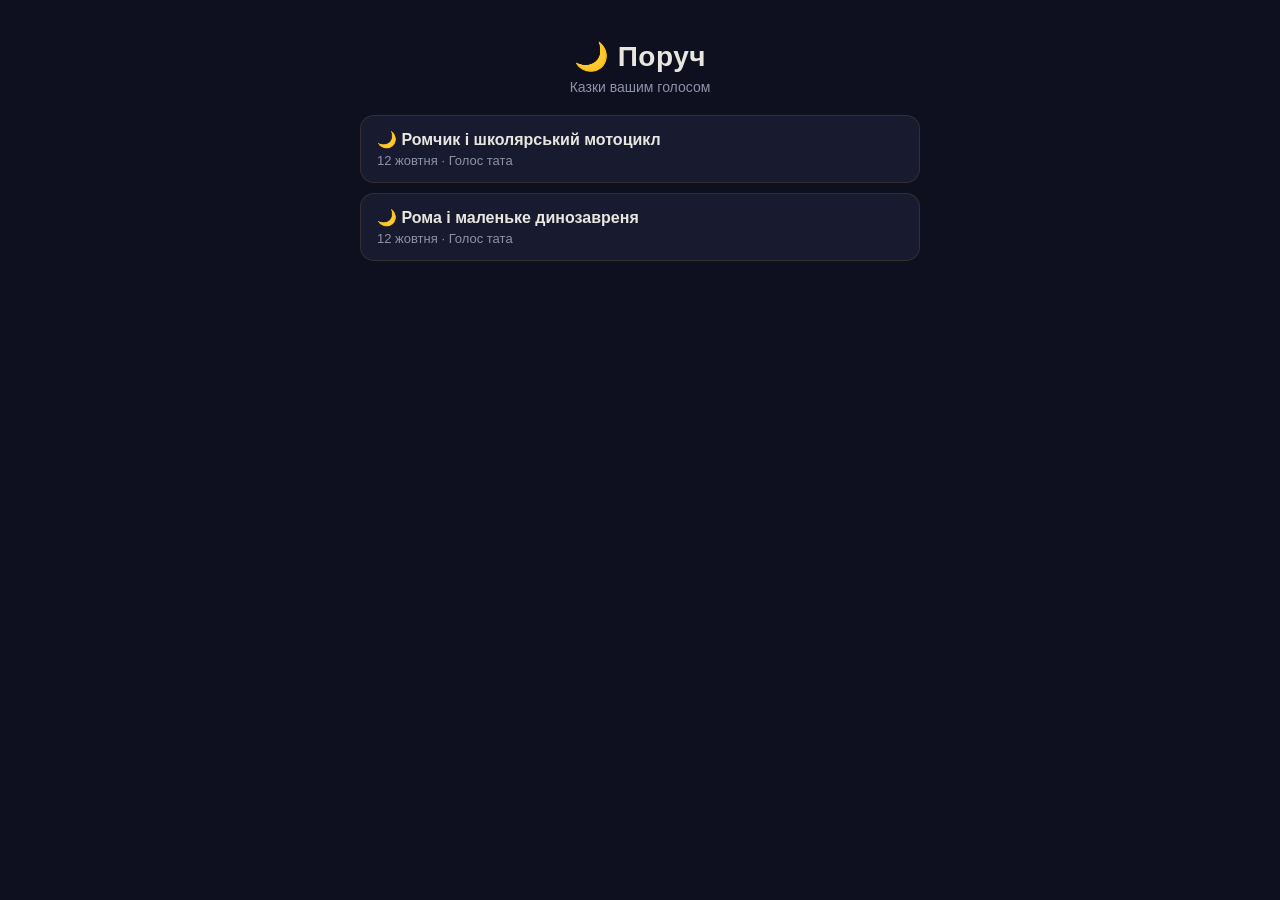
==== index.html @ 97d296a4 "Poruch Mini App — dev preview Co-Authored-By: Claude Fable 5 <noreply@anthropic.com>" ====
<!doctype html>
<html lang="uk">
<head>
  <meta charset="utf-8" />
  <meta name="viewport" content="width=device-width, initial-scale=1, viewport-fit=cover" />
  <title>Поруч — казки</title>
  <script src="https://telegram.org/js/telegram-web-app.js"></script>
  <link rel="stylesheet" href="style.css" />
</head>
<body>
  <!-- Library: list of recent stories -->
  <main id="library" class="view">
    <header class="app-header">
      <div class="app-title">🌙 Поруч</div>
      <div class="app-subtitle">Казки вашим голосом</div>
    </header>
    <section class="story-list" id="story-list"></section>
  </main>

  <!-- Reader: comfortable full-screen reading -->
  <main id="reader" class="view" hidden>
    <header class="reader-bar">
      <div class="reader-bar-row">
        <button class="bar-btn" id="back-btn" aria-label="Назад">←</button>
        <div class="font-controls">
          <button class="bar-btn" id="font-minus" aria-label="Менший шрифт">A−</button>
          <button class="bar-btn" id="font-plus" aria-label="Більший шрифт">A+</button>
          <button class="bar-btn" id="settings-btn" aria-label="Вигляд">Аа</button>
        </div>
      </div>
      <div class="reader-settings" id="reader-settings" hidden>
        <div class="settings-row">
          <span class="settings-label">Тема</span>
          <div class="theme-buttons">
            <button class="theme-btn theme-btn-night" data-theme="night" aria-label="Нічна тема">🌙</button>
            <button class="theme-btn theme-btn-sepia" data-theme="sepia" aria-label="Сепія">📜</button>
            <button class="theme-btn theme-btn-day" data-theme="day" aria-label="Денна тема">☀️</button>
          </div>
        </div>
        <div class="settings-row">
          <span class="settings-label">Освітлення</span>
          <input type="range" id="brightness" min="55" max="100" step="5" aria-label="Яскравість" />
        </div>
        <div class="settings-row">
          <span class="settings-label">Інтервал</span>
          <div class="theme-buttons">
            <button class="bar-btn" id="line-tight" aria-label="Щільніше">▭</button>
            <button class="bar-btn" id="line-loose" aria-label="Просторіше">☰</button>
          </div>
        </div>
      </div>
    </header>
    <div class="dim-overlay" id="dim-overlay"></div>
    <article class="story">
      <h1 id="story-title"></h1>
      <div class="story-meta" id="story-meta"></div>
      <div id="story-text"></div>
      <footer class="story-footer">
        <div class="brand-line">Я поруч. Добраніч 🌙</div>
      </footer>
    </article>
  </main>

  <script src="app.js"></script>
</body>
</html>
---- style.css ----
/* Poruch Mini App — bedtime reading theme.
   Dark warm palette matched to the pitch deck (bg #0E1020, amber #F5B544).
   Telegram theme vars override where present; the amber accent stays ours. */
:root {
  --bg: var(--tg-theme-bg-color, #0e1020);
  --bg-card: var(--tg-theme-secondary-bg-color, #181b30);
  --text: var(--tg-theme-text-color, #e8e6df);
  --muted: var(--tg-theme-hint-color, #8e92a8);
  --accent: #f5b544;
  --reader-font-size: 20px;
  --reader-line-height: 1.65;
}

/* Reader themes: the reader view keeps its own palette regardless of Telegram's. */
body[data-reader-theme='night'] {
  --bg: #0e1020;
  --bg-card: #181b30;
  --text: #e8e6df;
  --muted: #8e92a8;
}
body[data-reader-theme='sepia'] {
  --bg: #f4e8d4;
  --bg-card: #ebdcc2;
  --text: #43351f;
  --muted: #8a7a5e;
}
body[data-reader-theme='day'] {
  --bg: #f7f7f9;
  --bg-card: #ececf1;
  --text: #22232b;
  --muted: #7b7e8c;
}

* { box-sizing: border-box; }

html, body {
  margin: 0;
  padding: 0;
  background: var(--bg);
  color: var(--text);
  font-family: -apple-system, 'Segoe UI', Roboto, sans-serif;
}

.view { min-height: 100vh; padding: 16px; padding-bottom: 40px; }
[hidden] { display: none !important; }

/* ---------- Library ---------- */
.app-header { text-align: center; padding: 24px 0 20px; }
.app-title { font-size: 28px; font-weight: 700; letter-spacing: 0.5px; }
.app-subtitle { color: var(--muted); margin-top: 6px; font-size: 14px; }

.story-list { display: flex; flex-direction: column; gap: 10px; max-width: 560px; margin: 0 auto; }

.story-card {
  display: block;
  width: 100%;
  text-align: left;
  background: var(--bg-card);
  border: 1px solid rgba(245, 181, 68, 0.12);
  border-radius: 14px;
  padding: 14px 16px;
  color: var(--text);
  font: inherit;
  cursor: pointer;
}
.story-card:active { border-color: var(--accent); }
.story-card .card-title { font-size: 16px; font-weight: 600; }
.story-card .card-meta { color: var(--muted); font-size: 13px; margin-top: 4px; }

/* ---------- Reader ---------- */
.reader-bar {
  position: sticky;
  top: 0;
  padding: 8px 0 12px;
  background: linear-gradient(var(--bg) 85%, transparent);
  z-index: 2;
}
.reader-bar-row {
  display: flex;
  justify-content: space-between;
  align-items: center;
}

.reader-settings {
  max-width: 560px;
  margin: 10px auto 0;
  background: var(--bg-card);
  border: 1px solid rgba(245, 181, 68, 0.18);
  border-radius: 14px;
  padding: 12px 14px;
  display: flex;
  flex-direction: column;
  gap: 12px;
}
.settings-row { display: flex; align-items: center; justify-content: space-between; gap: 12px; }
.settings-label { color: var(--muted); font-size: 14px; }
.theme-buttons { display: flex; gap: 8px; }
.theme-btn {
  width: 44px;
  height: 40px;
  border-radius: 10px;
  border: 1px solid rgba(245, 181, 68, 0.18);
  font-size: 17px;
  cursor: pointer;
}
.theme-btn-night { background: #0e1020; }
.theme-btn-sepia { background: #f4e8d4; }
.theme-btn-day { background: #f7f7f9; }
.theme-btn.active { border: 2px solid var(--accent); }
#brightness { flex: 1; accent-color: var(--accent); min-height: 40px; }

/* Brightness: a dimming veil above the content, below the controls' z-order feel. */
.dim-overlay {
  position: fixed;
  inset: 0;
  background: #000;
  opacity: 0;
  pointer-events: none;
  z-index: 5;
}
.font-controls { display: flex; gap: 8px; }
.bar-btn {
  background: var(--bg-card);
  color: var(--text);
  border: 1px solid rgba(245, 181, 68, 0.18);
  border-radius: 10px;
  min-width: 44px;
  min-height: 40px;
  font-size: 16px;
  cursor: pointer;
}
.bar-btn:active { border-color: var(--accent); color: var(--accent); }

.story { max-width: 560px; margin: 0 auto; }
.story h1 {
  font-family: Georgia, 'Times New Roman', serif;
  font-size: calc(var(--reader-font-size) * 1.35);
  line-height: 1.3;
  margin: 8px 0 4px;
}
.story-meta { color: var(--muted); font-size: 13px; margin-bottom: 20px; }

#story-text {
  font-family: Georgia, 'Times New Roman', serif;
  font-size: var(--reader-font-size);
  line-height: var(--reader-line-height);
}
#story-text p { margin: 0 0 1em; }

.story-footer { margin-top: 36px; padding-bottom: 24px; text-align: center; }
.brand-line { color: var(--accent); font-size: 15px; }
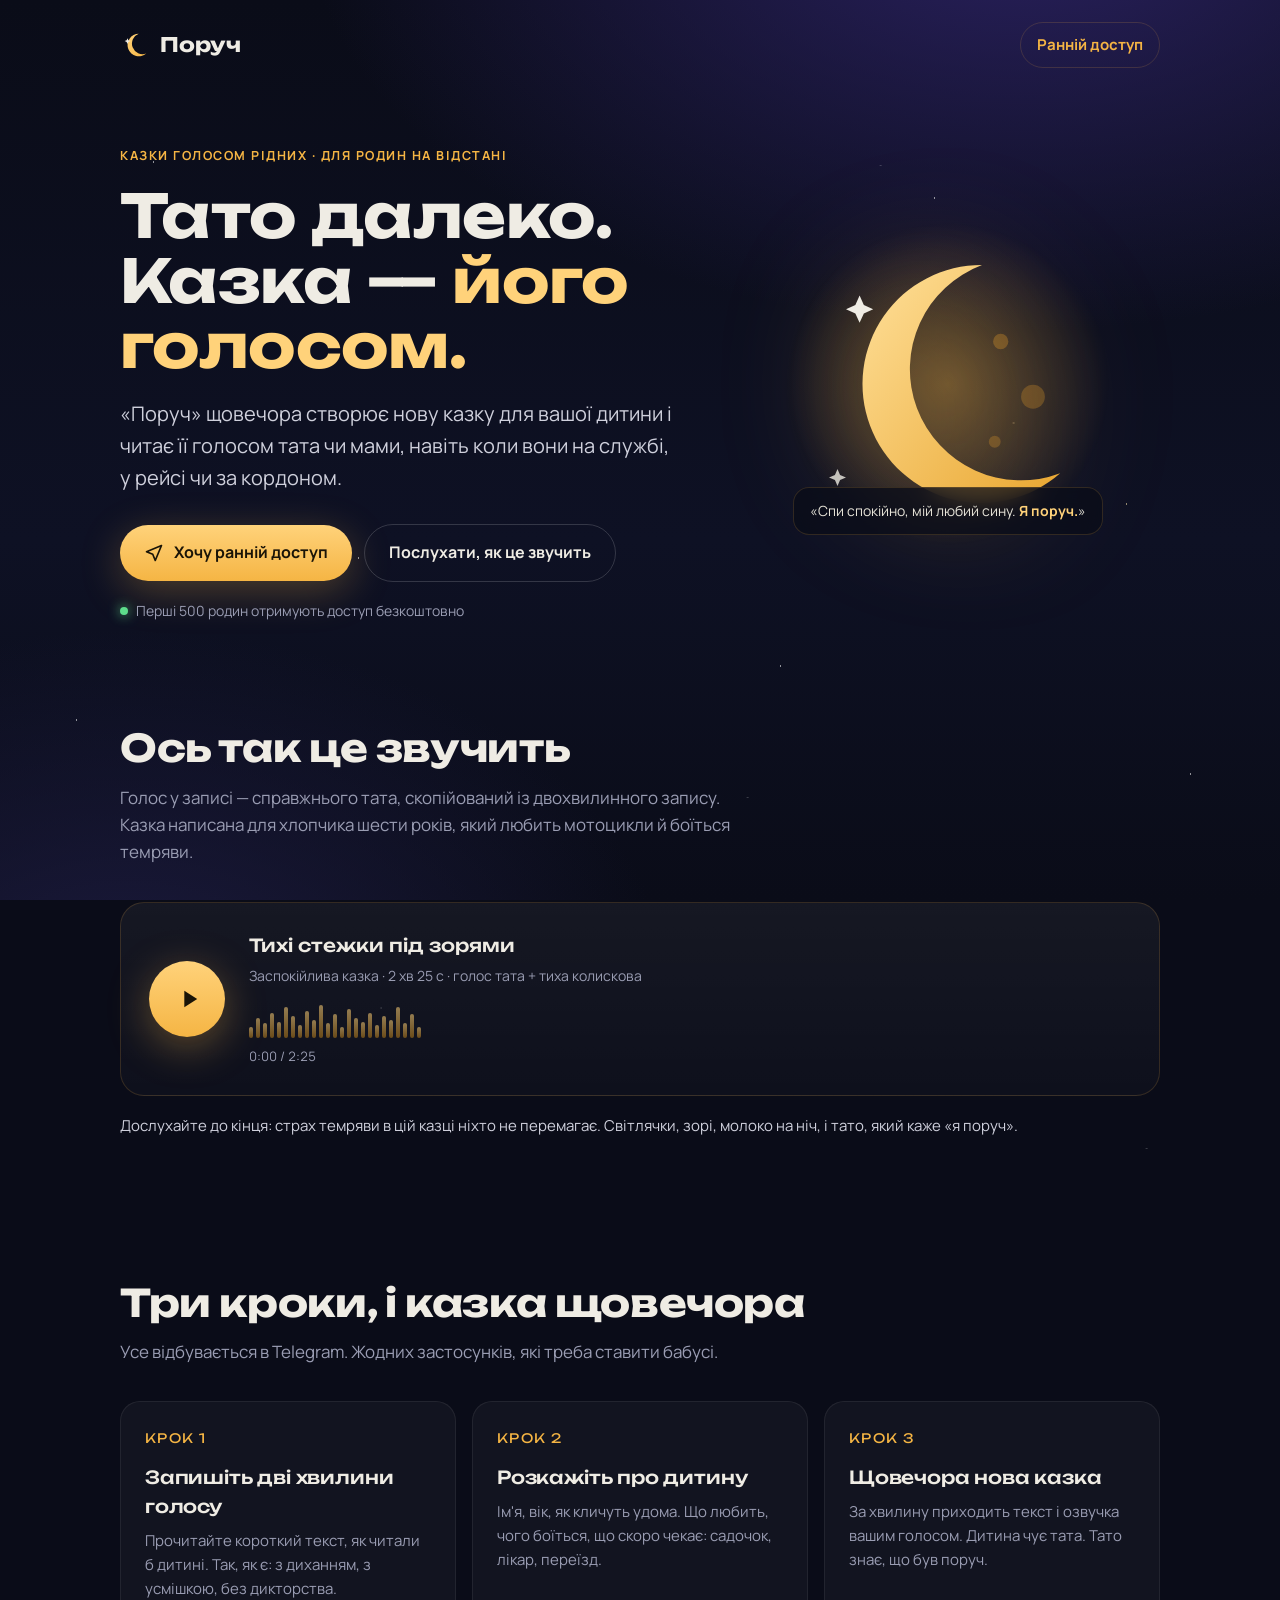
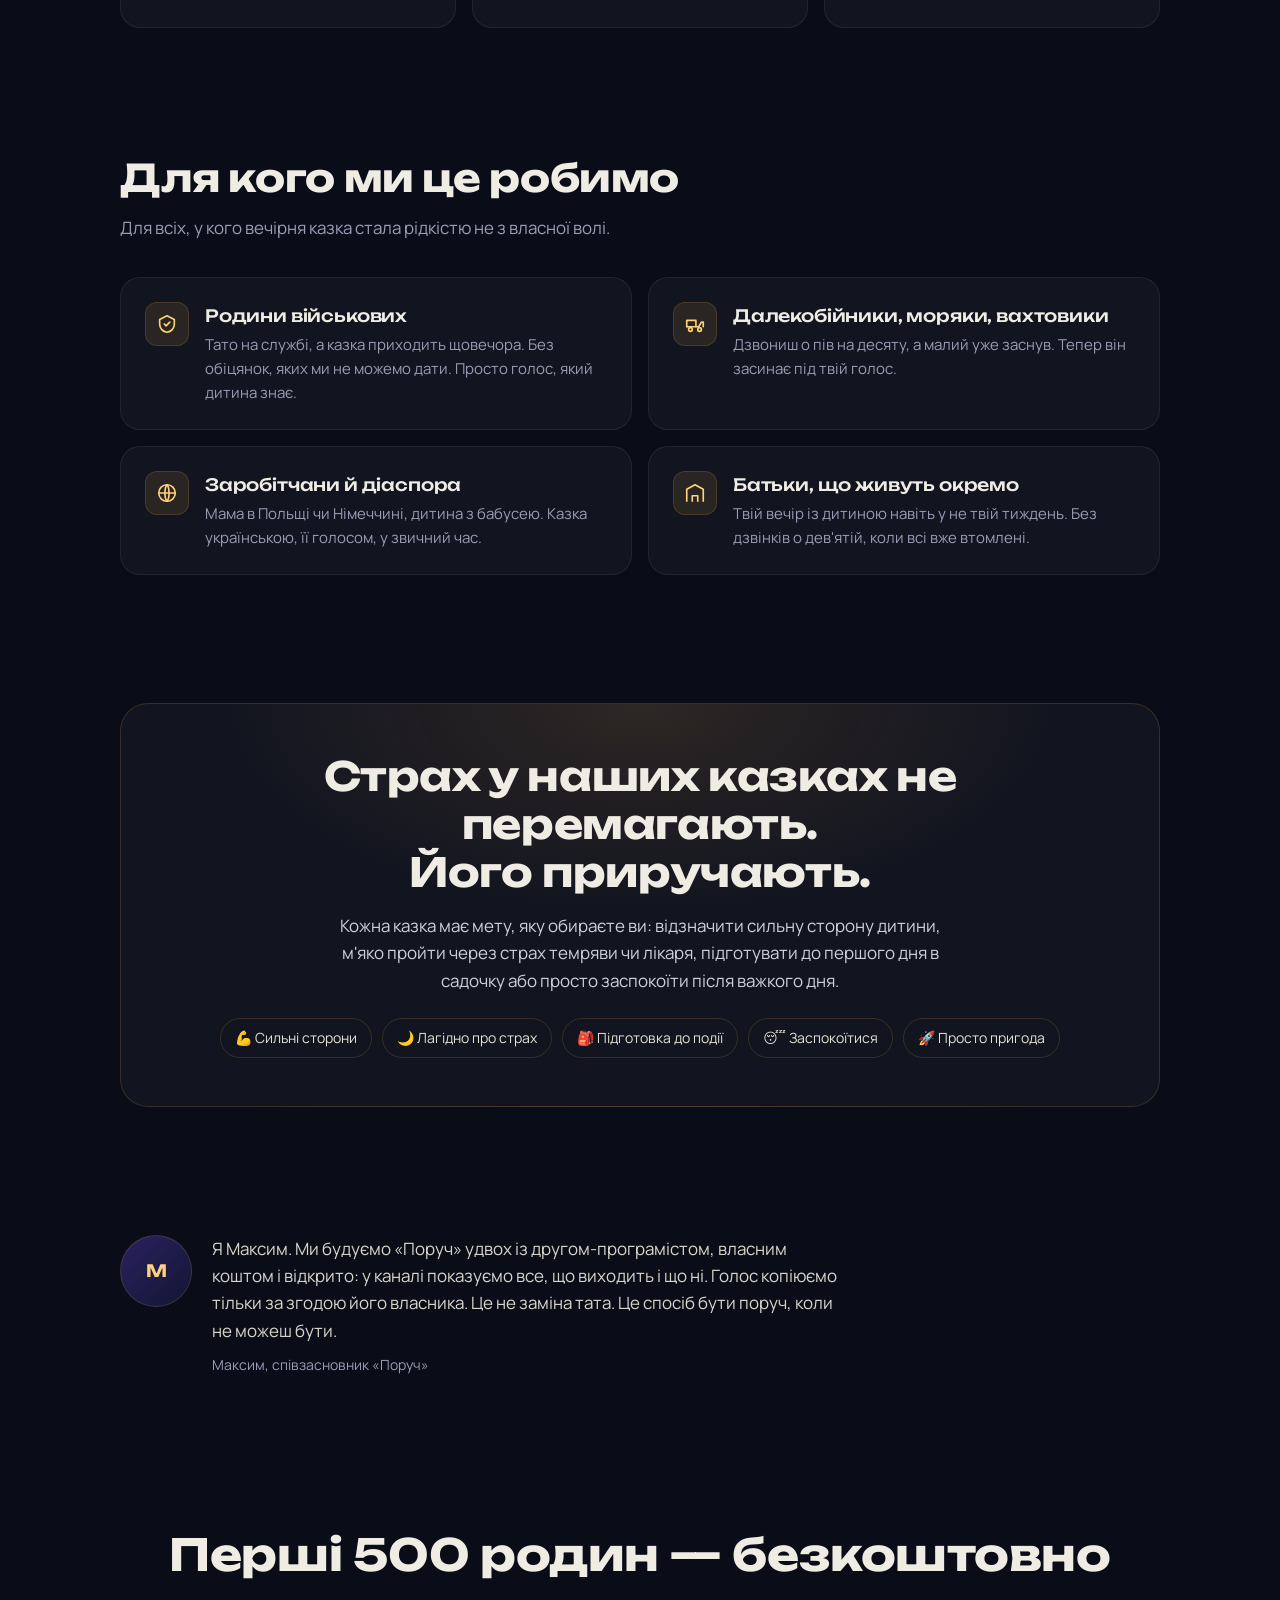
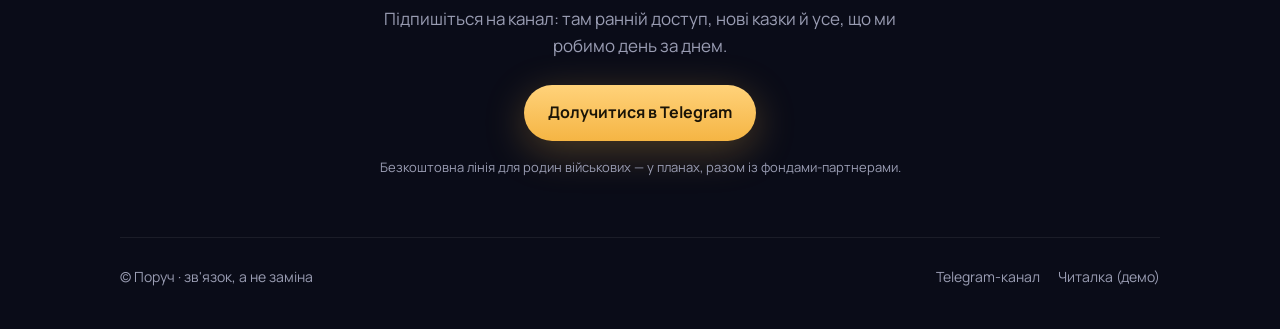
==== commit 0c6a3d8d: "Landing page with live voice demo; reader moved to /app Co-Authored-By: Claude Fable 5.1 <noreply@an" ====
--- a/index.html
+++ b/index.html
@@ -2,65 +2,303 @@
 <html lang="uk">
 <head>
   <meta charset="utf-8" />
-  <meta name="viewport" content="width=device-width, initial-scale=1, viewport-fit=cover" />
-  <title>Поруч — казки</title>
-  <script src="https://telegram.org/js/telegram-web-app.js"></script>
-  <link rel="stylesheet" href="style.css" />
+  <meta name="viewport" content="width=device-width, initial-scale=1" />
+  <title>Поруч — казка голосом тата, який далеко</title>
+  <meta name="description" content="«Поруч» щовечора створює нову казку для вашої дитини і читає її голосом тата чи мами — навіть коли вони на службі, у рейсі чи за кордоном." />
+  <meta property="og:title" content="Поруч — казка голосом тата, який далеко" />
+  <meta property="og:description" content="Щовечора нова казка для вашої дитини голосом рідної людини. Перші 500 родин — безкоштовно." />
+  <meta property="og:type" content="website" />
+  <link rel="icon" href="favicon.svg" type="image/svg+xml" />
+  <link rel="preconnect" href="https://fonts.googleapis.com" />
+  <link rel="preconnect" href="https://fonts.gstatic.com" crossorigin />
+  <link href="https://fonts.googleapis.com/css2?family=Unbounded:wght@500;700&family=Manrope:wght@400;500;700&display=swap" rel="stylesheet" />
+  <style>
+    :root {
+      --bg: #0a0c18;
+      --bg-2: #121632;
+      --ink: #efece4;
+      --muted: #9a9db3;
+      --amber: #f5b544;
+      --amber-2: #ffd27a;
+      --card: rgba(255, 255, 255, 0.035);
+      --line: rgba(245, 181, 68, 0.16);
+      --max: 1080px;
+    }
+    * { box-sizing: border-box; }
+    html { scroll-behavior: smooth; }
+    body {
+      margin: 0;
+      background: var(--bg);
+      color: var(--ink);
+      font-family: 'Manrope', system-ui, sans-serif;
+      font-size: 17px;
+      line-height: 1.6;
+      overflow-x: hidden;
+    }
+    h1, h2, h3, .display { font-family: 'Unbounded', 'Manrope', sans-serif; font-weight: 700; letter-spacing: -0.01em; }
+    a { color: inherit; }
+    .wrap { max-width: var(--max); margin: 0 auto; padding: 0 20px; }
+
+    /* ---------- sky ---------- */
+    .sky {
+      position: fixed; inset: 0; z-index: -1;
+      background:
+        radial-gradient(1200px 700px at 80% -10%, #2a2160 0%, transparent 60%),
+        radial-gradient(900px 600px at 10% 110%, #1b1a3d 0%, transparent 60%),
+        linear-gradient(180deg, #0a0c18 0%, #0e1124 60%, #0a0c18 100%);
+    }
+    .stars, .stars::after {
+      position: fixed; inset: 0; z-index: -1; content: '';
+      background-image:
+        radial-gradient(1.6px 1.6px at 12% 18%, #fff 50%, transparent 51%),
+        radial-gradient(1.2px 1.2px at 28% 62%, #fff 50%, transparent 51%),
+        radial-gradient(1.8px 1.8px at 44% 30%, #ffe8b0 50%, transparent 51%),
+        radial-gradient(1.2px 1.2px at 61% 74%, #fff 50%, transparent 51%),
+        radial-gradient(1.5px 1.5px at 73% 22%, #fff 50%, transparent 51%),
+        radial-gradient(1.1px 1.1px at 88% 56%, #ffe8b0 50%, transparent 51%),
+        radial-gradient(1.4px 1.4px at 93% 86%, #fff 50%, transparent 51%),
+        radial-gradient(1.2px 1.2px at 6% 80%, #fff 50%, transparent 51%),
+        radial-gradient(1.3px 1.3px at 52% 92%, #fff 50%, transparent 51%),
+        radial-gradient(1.1px 1.1px at 36% 8%, #fff 50%, transparent 51%);
+      opacity: 0.55;
+      animation: twinkle 6s ease-in-out infinite;
+    }
+    .stars::after { transform: translate(37%, 23%) scale(1.3); opacity: 0.35; animation-delay: -3s; }
+    @keyframes twinkle { 0%, 100% { opacity: 0.55; } 50% { opacity: 0.25; } }
+
+    /* ---------- nav ---------- */
+    nav { display: flex; align-items: center; justify-content: space-between; padding: 22px 0; }
+    .logo { display: flex; align-items: center; gap: 10px; text-decoration: none; font-family: 'Unbounded'; font-weight: 700; font-size: 20px; }
+    .logo svg { width: 30px; height: 30px; }
+    .nav-cta { font-weight: 700; font-size: 15px; text-decoration: none; color: var(--amber); border: 1px solid var(--line); padding: 10px 16px; border-radius: 999px; }
+    .nav-cta:hover { background: rgba(245,181,68,0.08); }
+
+    /* ---------- hero ---------- */
+    .hero { padding: 56px 0 40px; display: grid; grid-template-columns: 1.15fr 0.85fr; gap: 40px; align-items: center; }
+    .kicker { color: var(--amber); font-weight: 700; letter-spacing: 0.12em; text-transform: uppercase; font-size: 12.5px; margin-bottom: 18px; }
+    h1 { font-size: clamp(34px, 5.2vw, 60px); line-height: 1.08; margin: 0 0 20px; }
+    h1 em { font-style: normal; color: var(--amber-2); }
+    .lead { font-size: clamp(17px, 1.6vw, 20px); color: #cfd0dc; max-width: 560px; margin: 0 0 30px; }
+    .cta-row { display: flex; flex-wrap: wrap; gap: 12px; align-items: center; }
+    .btn { display: inline-flex; align-items: center; gap: 10px; text-decoration: none; font-weight: 700; padding: 15px 24px; border-radius: 999px; font-size: 16px; transition: transform .15s ease, box-shadow .15s ease; }
+    .btn-primary { background: linear-gradient(180deg, #ffd27a, #f5b544); color: #1a1407; box-shadow: 0 10px 40px rgba(245,181,68,0.28); }
+    .btn-primary:hover { transform: translateY(-1px); box-shadow: 0 14px 50px rgba(245,181,68,0.4); }
+    .btn-ghost { border: 1px solid rgba(255,255,255,0.16); color: var(--ink); }
+    .btn-ghost:hover { border-color: rgba(255,255,255,0.35); }
+    .proof { margin-top: 18px; color: var(--muted); font-size: 14px; display: flex; gap: 8px; align-items: center; }
+    .proof .dot { width: 8px; height: 8px; border-radius: 50%; background: #5ddc8b; box-shadow: 0 0 12px #5ddc8b; }
+
+    .moon-wrap { position: relative; display: grid; place-items: center; min-height: 360px; }
+    .moon { width: min(340px, 70vw); filter: drop-shadow(0 0 60px rgba(245,181,68,0.35)); animation: float 7s ease-in-out infinite; }
+    @keyframes float { 0%, 100% { transform: translateY(0); } 50% { transform: translateY(-10px); } }
+    .whisper {
+      position: absolute; bottom: 8%; left: 50%; transform: translateX(-50%);
+      background: rgba(10,12,24,0.75); backdrop-filter: blur(10px);
+      border: 1px solid var(--line); border-radius: 16px; padding: 12px 16px;
+      font-size: 14px; color: #e6e3d8; white-space: nowrap;
+    }
+    .whisper b { color: var(--amber-2); }
+
+    /* ---------- sections ---------- */
+    section { padding: 64px 0; }
+    .section-title { font-size: clamp(26px, 3.4vw, 38px); line-height: 1.15; margin: 0 0 14px; }
+    .section-sub { color: var(--muted); max-width: 640px; margin: 0 0 36px; font-size: 17px; }
+
+    /* demo */
+    .demo-card { background: linear-gradient(180deg, rgba(255,255,255,0.05), rgba(255,255,255,0.02)); border: 1px solid var(--line); border-radius: 24px; padding: 28px; display: grid; grid-template-columns: auto 1fr; gap: 24px; align-items: center; }
+    .play { width: 76px; height: 76px; border-radius: 50%; border: 0; cursor: pointer; background: linear-gradient(180deg, #ffd27a, #f5b544); display: grid; place-items: center; box-shadow: 0 10px 40px rgba(245,181,68,0.35); transition: transform .15s; }
+    .play:hover { transform: scale(1.04); }
+    .play svg { width: 28px; height: 28px; fill: #1a1407; margin-left: 3px; }
+    .play.is-playing svg { margin-left: 0; }
+    .demo-title { font-family: 'Unbounded'; font-weight: 500; font-size: 18px; margin: 0 0 6px; }
+    .demo-meta { color: var(--muted); font-size: 14px; margin: 0 0 14px; }
+    .wave { display: flex; align-items: flex-end; gap: 3px; height: 36px; }
+    .wave i { display: block; width: 4px; border-radius: 2px; background: linear-gradient(180deg, #ffd27a, #b57a16); height: var(--h, 30%); opacity: .55; }
+    .is-playing .wave i { animation: bounce 1.1s ease-in-out infinite; animation-delay: calc(var(--i) * 0.06s); opacity: 1; }
+    @keyframes bounce { 0%, 100% { height: var(--h); } 50% { height: calc(var(--h) * 0.35 + 10%); } }
+    .time { color: var(--muted); font-size: 13px; margin-top: 8px; font-variant-numeric: tabular-nums; }
+    .demo-note { margin-top: 18px; color: #cfd0dc; font-size: 15px; }
+
+    /* steps */
+    .steps { display: grid; grid-template-columns: repeat(3, 1fr); gap: 16px; }
+    .step { background: var(--card); border: 1px solid rgba(255,255,255,0.07); border-radius: 20px; padding: 26px 24px; }
+    .step .n { font-family: 'Unbounded'; color: var(--amber); font-size: 13px; letter-spacing: .1em; margin-bottom: 14px; }
+    .step h3 { font-size: 18px; margin: 0 0 8px; font-weight: 500; }
+    .step p { margin: 0; color: var(--muted); font-size: 15px; }
+
+    /* audience */
+    .aud { display: grid; grid-template-columns: repeat(2, 1fr); gap: 16px; }
+    .aud-card { border-radius: 20px; padding: 24px; border: 1px solid rgba(255,255,255,0.07); background: var(--card); display: flex; gap: 16px; align-items: flex-start; }
+    .aud-card .ic { width: 44px; height: 44px; border-radius: 12px; flex: none; display: grid; place-items: center; background: rgba(245,181,68,0.1); border: 1px solid var(--line); }
+    .aud-card .ic svg { width: 22px; height: 22px; stroke: var(--amber-2); fill: none; stroke-width: 1.8; stroke-linecap: round; stroke-linejoin: round; }
+    .aud-card h3 { margin: 0 0 4px; font-size: 17px; font-weight: 500; }
+    .aud-card p { margin: 0; color: var(--muted); font-size: 15px; }
+
+    /* principle */
+    .principle { border-radius: 28px; padding: 48px 32px; text-align: center; border: 1px solid var(--line); background: radial-gradient(600px 300px at 50% 0%, rgba(245,181,68,0.12), transparent 70%), var(--card); }
+    .principle .display { font-size: clamp(24px, 3.6vw, 40px); line-height: 1.2; margin: 0 auto 16px; max-width: 760px; }
+    .principle p { color: #cfd0dc; max-width: 640px; margin: 0 auto; }
+    .pills { display: flex; flex-wrap: wrap; gap: 10px; justify-content: center; margin-top: 24px; }
+    .pill { border: 1px solid var(--line); border-radius: 999px; padding: 8px 14px; font-size: 14px; color: #e6e3d8; }
+
+    /* founder */
+    .founder { display: grid; grid-template-columns: 72px 1fr; gap: 20px; align-items: start; max-width: 720px; }
+    .avatar { width: 72px; height: 72px; border-radius: 50%; background: linear-gradient(135deg, #2a2160, #121632); border: 1px solid var(--line); display: grid; place-items: center; font-family: 'Unbounded'; font-weight: 700; color: var(--amber-2); }
+    .founder p { margin: 0 0 10px; color: #d8d6cc; }
+    .founder .who { color: var(--muted); font-size: 14px; }
+
+    /* final cta */
+    .final { text-align: center; padding: 80px 0 60px; }
+    .final h2 { font-size: clamp(28px, 4vw, 44px); margin: 0 0 14px; }
+    .final p { color: var(--muted); margin: 0 auto 26px; max-width: 560px; }
+
+    footer { border-top: 1px solid rgba(255,255,255,0.07); padding: 28px 0 40px; color: var(--muted); font-size: 14px; display: flex; flex-wrap: wrap; gap: 14px; justify-content: space-between; align-items: center; }
+    footer a { color: var(--muted); text-decoration: none; }
+    footer a:hover { color: var(--ink); }
+    .trust { font-size: 13px; color: var(--muted); }
+
+    @media (max-width: 820px) {
+      .hero { grid-template-columns: 1fr; padding-top: 24px; }
+      .moon-wrap { min-height: 280px; order: -1; }
+      .moon { width: min(240px, 60vw); }
+      .steps, .aud { grid-template-columns: 1fr; }
+      .demo-card { grid-template-columns: 1fr; text-align: left; }
+      section { padding: 48px 0; }
+      .whisper { white-space: normal; text-align: center; width: 86%; }
+    }
+  </style>
 </head>
 <body>
-  <!-- Library: list of recent stories -->
-  <main id="library" class="view">
-    <header class="app-header">
-      <div class="app-title">🌙 Поруч</div>
-      <div class="app-subtitle">Казки вашим голосом</div>
+  <div class="sky"></div>
+  <div class="stars"></div>
+
+  <div class="wrap">
+    <nav>
+      <a class="logo" href="#">
+        <svg viewBox="0 0 48 48" aria-hidden="true"><defs><linearGradient id="g1" x1="0" y1="0" x2="1" y2="1"><stop offset="0" stop-color="#ffd27a"/><stop offset="1" stop-color="#f5b544"/></linearGradient></defs><path d="M30 6a18 18 0 1 0 12 31.5A14 14 0 1 1 30 6z" fill="url(#g1)"/><path d="M12 13l1.4 3.2L16.6 17.6l-3.2 1.4L12 22.2l-1.4-3.2L7.4 17.6l3.2-1.4z" fill="#efece4"/></svg>
+        Поруч
+      </a>
+      <a class="nav-cta" href="https://t.me/+__FWYzw4QDE1MWI0" target="_blank" rel="noopener">Ранній доступ</a>
+    </nav>
+
+    <header class="hero">
+      <div>
+        <div class="kicker">Казки голосом рідних · для родин на відстані</div>
+        <h1>Тато далеко.<br />Казка — <em>його голосом.</em></h1>
+        <p class="lead">«Поруч» щовечора створює нову казку для вашої дитини і читає її голосом тата чи мами, навіть коли вони на службі, у рейсі чи за кордоном.</p>
+        <div class="cta-row">
+          <a class="btn btn-primary" href="https://t.me/+__FWYzw4QDE1MWI0" target="_blank" rel="noopener">
+            <svg width="20" height="20" viewBox="0 0 24 24" fill="none" stroke="currentColor" stroke-width="2" stroke-linecap="round" stroke-linejoin="round"><path d="M21 3L3 10.5l7.5 3L13.5 21z"/></svg>
+            Хочу ранній доступ
+          </a>
+          <a class="btn btn-ghost" href="#demo">Послухати, як це звучить</a>
+        </div>
+        <div class="proof"><span class="dot"></span> Перші 500 родин отримують доступ безкоштовно</div>
+      </div>
+      <div class="moon-wrap">
+        <svg class="moon" viewBox="0 0 400 400" aria-hidden="true">
+          <defs>
+            <radialGradient id="glow" cx="50%" cy="50%" r="50%"><stop offset="0" stop-color="#f5b544" stop-opacity=".35"/><stop offset="1" stop-color="#f5b544" stop-opacity="0"/></radialGradient>
+            <linearGradient id="mg" x1="0" y1="0" x2="1" y2="1"><stop offset="0" stop-color="#ffe09a"/><stop offset="1" stop-color="#e9a62f"/></linearGradient>
+          </defs>
+          <circle cx="200" cy="200" r="190" fill="url(#glow)"/>
+          <path d="M240 60a140 140 0 1 0 92 245A110 110 0 1 1 240 60z" fill="url(#mg)"/>
+          <circle cx="262" cy="150" r="9" fill="#d9952a" opacity=".35"/>
+          <circle cx="300" cy="215" r="14" fill="#d9952a" opacity=".3"/>
+          <circle cx="255" cy="268" r="7" fill="#d9952a" opacity=".3"/>
+          <path d="M96 96l5 11 11 5-11 5-5 11-5-11-11-5 11-5z" fill="#efece4"/>
+          <path d="M70 300l3 7 7 3-7 3-3 7-3-7-7-3 7-3z" fill="#efece4" opacity=".8"/>
+        </svg>
+        <div class="whisper">«Спи спокійно, мій любий сину. <b>Я поруч.</b>»</div>
+      </div>
     </header>
-    <section class="story-list" id="story-list"></section>
-  </main>
-
-  <!-- Reader: comfortable full-screen reading -->
-  <main id="reader" class="view" hidden>
-    <header class="reader-bar">
-      <div class="reader-bar-row">
-        <button class="bar-btn" id="back-btn" aria-label="Назад">←</button>
-        <div class="font-controls">
-          <button class="bar-btn" id="font-minus" aria-label="Менший шрифт">A−</button>
-          <button class="bar-btn" id="font-plus" aria-label="Більший шрифт">A+</button>
-          <button class="bar-btn" id="settings-btn" aria-label="Вигляд">Аа</button>
+
+    <section id="demo">
+      <h2 class="section-title">Ось так це звучить</h2>
+      <p class="section-sub">Голос у записі — справжнього тата, скопійований із двохвилинного запису. Казка написана для хлопчика шести років, який любить мотоцикли й боїться темряви.</p>
+      <div class="demo-card" id="demo-card">
+        <button class="play" id="play" aria-label="Відтворити демо">
+          <svg id="icon-play" viewBox="0 0 24 24"><path d="M8 5v14l11-7z"/></svg>
+          <svg id="icon-pause" viewBox="0 0 24 24" style="display:none"><path d="M6 5h4v14H6zm8 0h4v14h-4z"/></svg>
+        </button>
+        <div>
+          <p class="demo-title">Тихі стежки під зорями</p>
+          <p class="demo-meta">Заспокійлива казка · 2 хв 25 с · голос тата + тиха колискова</p>
+          <div class="wave" id="wave"></div>
+          <div class="time"><span id="cur">0:00</span> / <span id="dur">2:25</span></div>
         </div>
       </div>
-      <div class="reader-settings" id="reader-settings" hidden>
-        <div class="settings-row">
-          <span class="settings-label">Тема</span>
-          <div class="theme-buttons">
-            <button class="theme-btn theme-btn-night" data-theme="night" aria-label="Нічна тема">🌙</button>
-            <button class="theme-btn theme-btn-sepia" data-theme="sepia" aria-label="Сепія">📜</button>
-            <button class="theme-btn theme-btn-day" data-theme="day" aria-label="Денна тема">☀️</button>
-          </div>
+      <p class="demo-note">Дослухайте до кінця: страх темряви в цій казці ніхто не перемагає. Світлячки, зорі, молоко на ніч, і тато, який каже «я поруч».</p>
+      <audio id="audio" preload="none" src="demo/tyhi-stezhky.wav"></audio>
+    </section>
+
+    <section>
+      <h2 class="section-title">Три кроки, і казка щовечора</h2>
+      <p class="section-sub">Усе відбувається в Telegram. Жодних застосунків, які треба ставити бабусі.</p>
+      <div class="steps">
+        <div class="step"><div class="n">КРОК 1</div><h3>Запишіть дві хвилини голосу</h3><p>Прочитайте короткий текст, як читали б дитині. Так, як є: з диханням, з усмішкою, без дикторства.</p></div>
+        <div class="step"><div class="n">КРОК 2</div><h3>Розкажіть про дитину</h3><p>Ім'я, вік, як кличуть удома. Що любить, чого боїться, що скоро чекає: садочок, лікар, переїзд.</p></div>
+        <div class="step"><div class="n">КРОК 3</div><h3>Щовечора нова казка</h3><p>За хвилину приходить текст і озвучка вашим голосом. Дитина чує тата. Тато знає, що був поруч.</p></div>
+      </div>
+    </section>
+
+    <section>
+      <h2 class="section-title">Для кого ми це робимо</h2>
+      <p class="section-sub">Для всіх, у кого вечірня казка стала рідкістю не з власної волі.</p>
+      <div class="aud">
+        <div class="aud-card"><div class="ic"><svg viewBox="0 0 24 24"><path d="M12 3l8 4v5c0 5-3.5 8.5-8 9-4.5-.5-8-4-8-9V7z"/><path d="M9 12l2 2 4-4"/></svg></div><div><h3>Родини військових</h3><p>Тато на службі, а казка приходить щовечора. Без обіцянок, яких ми не можемо дати. Просто голос, який дитина знає.</p></div></div>
+        <div class="aud-card"><div class="ic"><svg viewBox="0 0 24 24"><path d="M3 15h13l3-5h2v5"/><path d="M3 15V8h10v7"/><circle cx="7" cy="18" r="2"/><circle cx="17" cy="18" r="2"/></svg></div><div><h3>Далекобійники, моряки, вахтовики</h3><p>Дзвониш о пів на десяту, а малий уже заснув. Тепер він засинає під твій голос.</p></div></div>
+        <div class="aud-card"><div class="ic"><svg viewBox="0 0 24 24"><circle cx="12" cy="12" r="9"/><path d="M3 12h18M12 3c3 3.5 3 14.5 0 18M12 3c-3 3.5-3 14.5 0 18"/></svg></div><div><h3>Заробітчани й діаспора</h3><p>Мама в Польщі чи Німеччині, дитина з бабусею. Казка українською, її голосом, у звичний час.</p></div></div>
+        <div class="aud-card"><div class="ic"><svg viewBox="0 0 24 24"><path d="M3 21V8l9-5 9 5v13"/><path d="M9 21v-6h6v6"/></svg></div><div><h3>Батьки, що живуть окремо</h3><p>Твій вечір із дитиною навіть у не твій тиждень. Без дзвінків о дев'ятій, коли всі вже втомлені.</p></div></div>
+      </div>
+    </section>
+
+    <section>
+      <div class="principle">
+        <div class="display">Страх у наших казках не перемагають.<br />Його приручають.</div>
+        <p>Кожна казка має мету, яку обираєте ви: відзначити сильну сторону дитини, м'яко пройти через страх темряви чи лікаря, підготувати до першого дня в садочку або просто заспокоїти після важкого дня.</p>
+        <div class="pills"><span class="pill">💪 Сильні сторони</span><span class="pill">🌙 Лагідно про страх</span><span class="pill">🎒 Підготовка до події</span><span class="pill">😴 Заспокоїтися</span><span class="pill">🚀 Просто пригода</span></div>
+      </div>
+    </section>
+
+    <section>
+      <div class="founder">
+        <div class="avatar">М</div>
+        <div>
+          <p>Я Максим. Ми будуємо «Поруч» удвох із другом-програмістом, власним коштом і відкрито: у каналі показуємо все, що виходить і що ні. Голос копіюємо тільки за згодою його власника. Це не заміна тата. Це спосіб бути поруч, коли не можеш бути.</p>
+          <div class="who">Максим, співзасновник «Поруч»</div>
         </div>
-        <div class="settings-row">
-          <span class="settings-label">Освітлення</span>
-          <input type="range" id="brightness" min="55" max="100" step="5" aria-label="Яскравість" />
-        </div>
-        <div class="settings-row">
-          <span class="settings-label">Інтервал</span>
-          <div class="theme-buttons">
-            <button class="bar-btn" id="line-tight" aria-label="Щільніше">▭</button>
-            <button class="bar-btn" id="line-loose" aria-label="Просторіше">☰</button>
-          </div>
-        </div>
-      </div>
-    </header>
-    <div class="dim-overlay" id="dim-overlay"></div>
-    <article class="story">
-      <h1 id="story-title"></h1>
-      <div class="story-meta" id="story-meta"></div>
-      <div id="story-text"></div>
-      <footer class="story-footer">
-        <div class="brand-line">Я поруч. Добраніч 🌙</div>
-      </footer>
-    </article>
-  </main>
-
-  <script src="app.js"></script>
+      </div>
+    </section>
+
+    <section class="final">
+      <h2>Перші 500 родин — безкоштовно</h2>
+      <p>Підпишіться на канал: там ранній доступ, нові казки й усе, що ми робимо день за днем.</p>
+      <a class="btn btn-primary" href="https://t.me/+__FWYzw4QDE1MWI0" target="_blank" rel="noopener">Долучитися в Telegram</a>
+      <div class="trust" style="margin-top:16px">Безкоштовна лінія для родин військових — у планах, разом із фондами-партнерами.</div>
+    </section>
+
+    <footer>
+      <div>© Поруч · зв'язок, а не заміна</div>
+      <div style="display:flex;gap:18px"><a href="https://t.me/+__FWYzw4QDE1MWI0" target="_blank" rel="noopener">Telegram-канал</a><a href="app/">Читалка (демо)</a></div>
+    </footer>
+  </div>
+
+  <script>
+    const wave = document.getElementById('wave');
+    const heights = [30,55,40,70,45,85,60,35,75,50,90,40,65,30,80,55,45,70,35,60,50,85,40,65,30];
+    heights.forEach((h, i) => { const b = document.createElement('i'); b.style.setProperty('--h', h + '%'); b.style.setProperty('--i', i); wave.appendChild(b); });
+    const audio = document.getElementById('audio');
+    const btn = document.getElementById('play');
+    const card = document.getElementById('demo-card');
+    const ip = document.getElementById('icon-play'), ipa = document.getElementById('icon-pause');
+    const cur = document.getElementById('cur'), dur = document.getElementById('dur');
+    const fmt = (s) => `${Math.floor(s / 60)}:${String(Math.floor(s % 60)).padStart(2, '0')}`;
+    btn.addEventListener('click', () => { if (audio.paused) audio.play(); else audio.pause(); });
+    audio.addEventListener('play', () => { card.classList.add('is-playing'); btn.classList.add('is-playing'); ip.style.display = 'none'; ipa.style.display = ''; });
+    audio.addEventListener('pause', () => { card.classList.remove('is-playing'); btn.classList.remove('is-playing'); ip.style.display = ''; ipa.style.display = 'none'; });
+    audio.addEventListener('timeupdate', () => { cur.textContent = fmt(audio.currentTime); });
+    audio.addEventListener('loadedmetadata', () => { dur.textContent = fmt(audio.duration); });
+  </script>
 </body>
 </html>
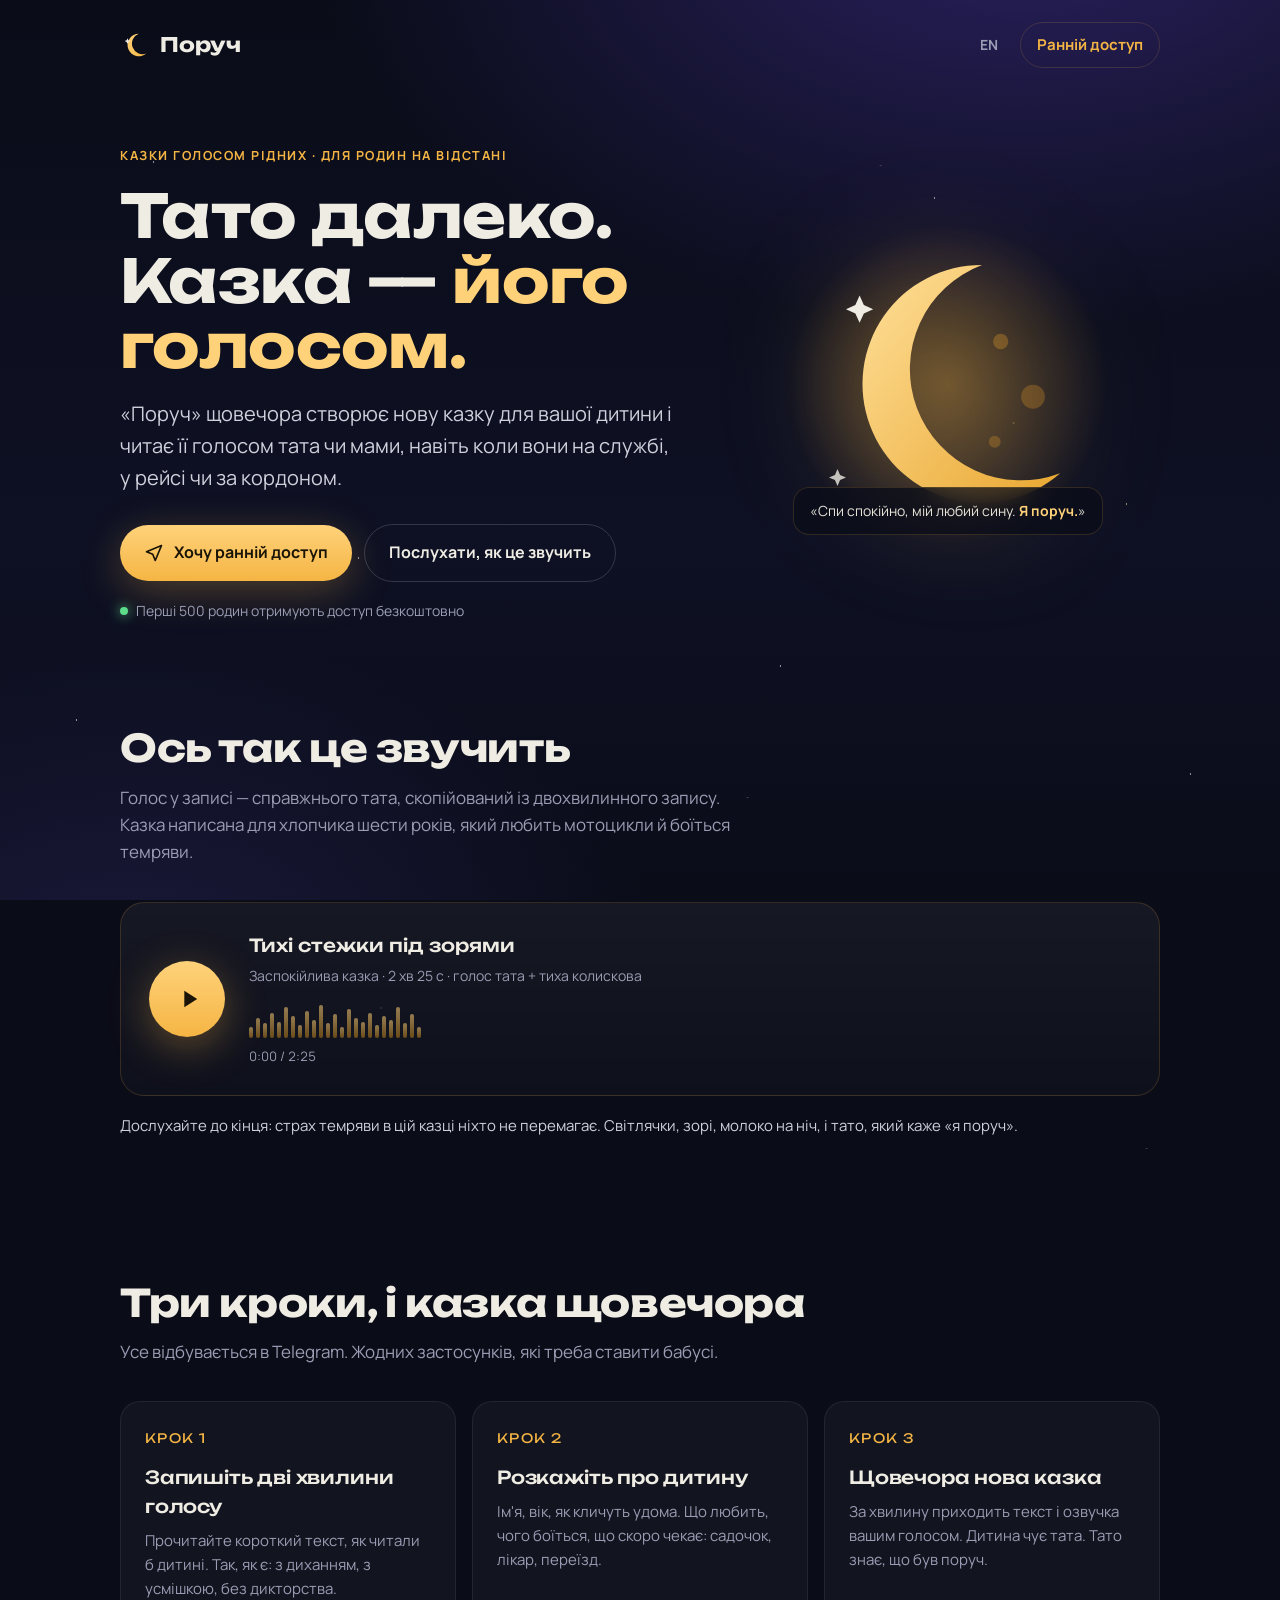
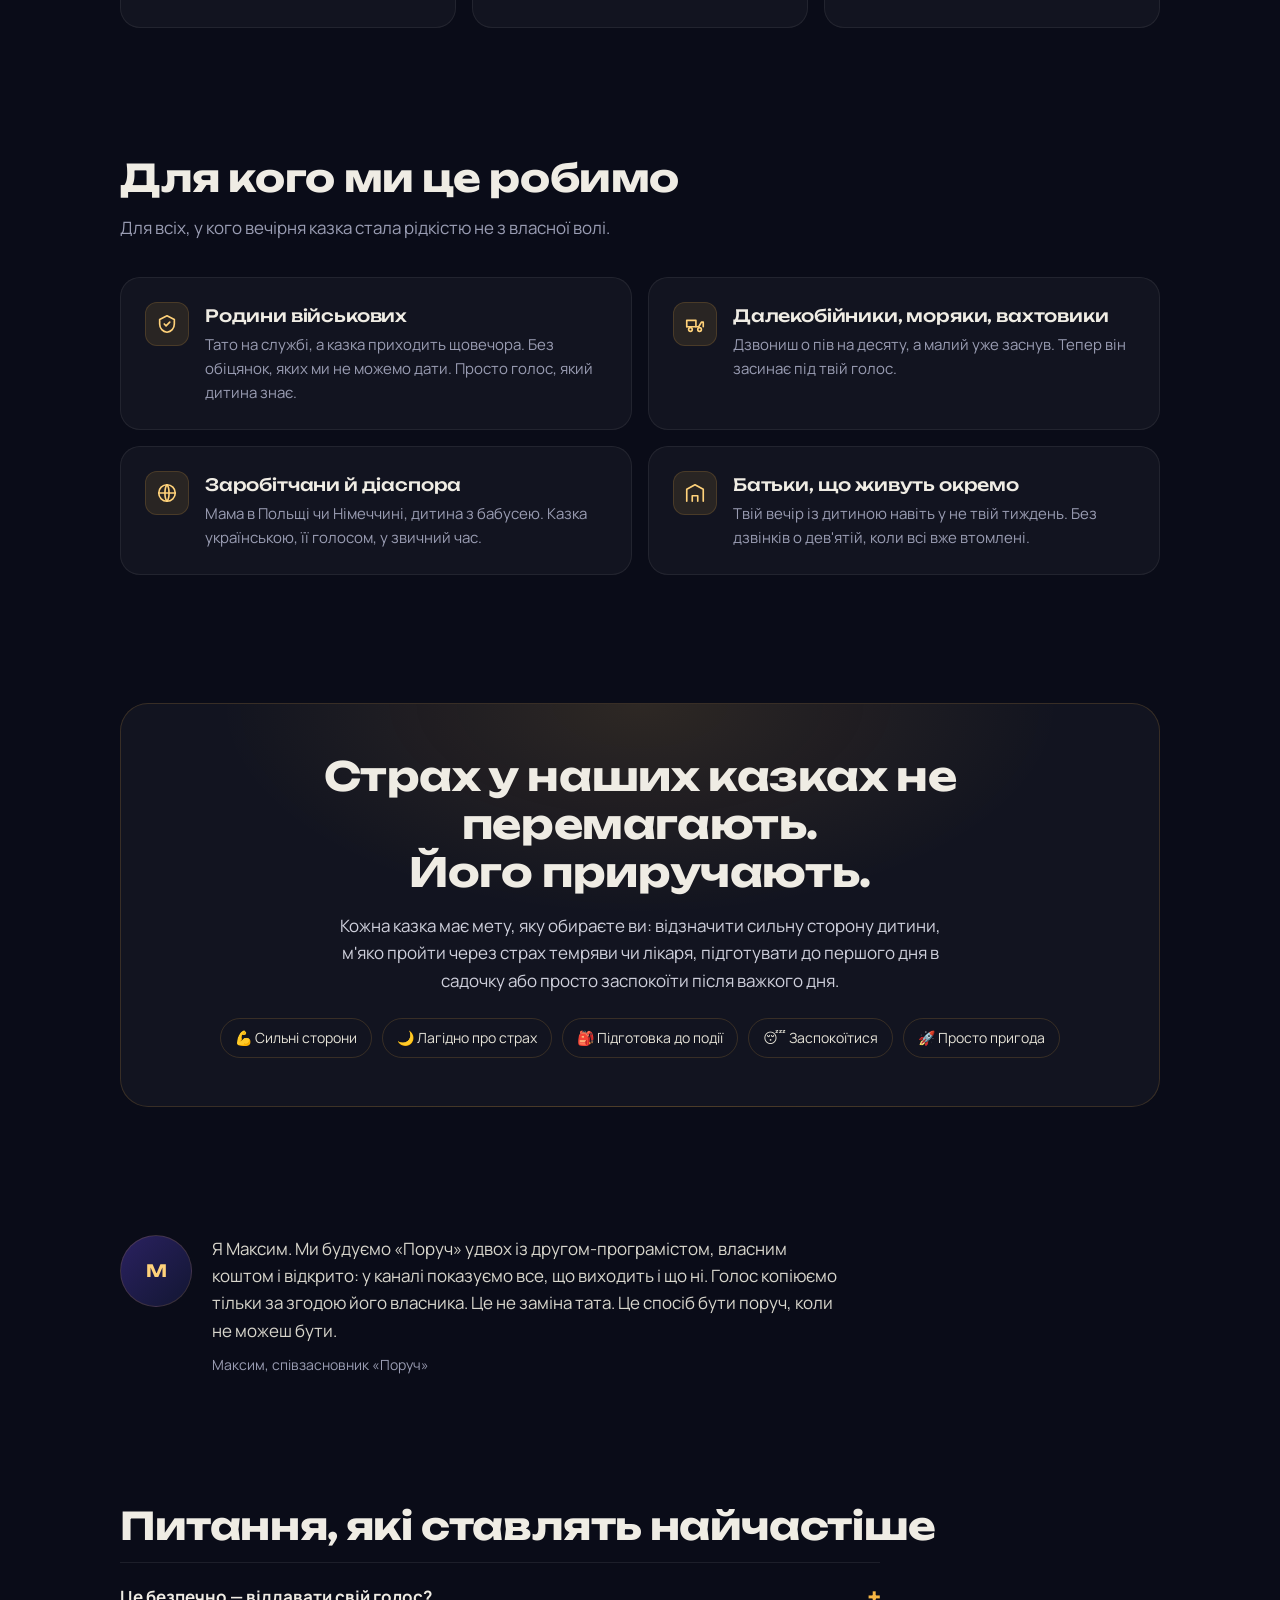
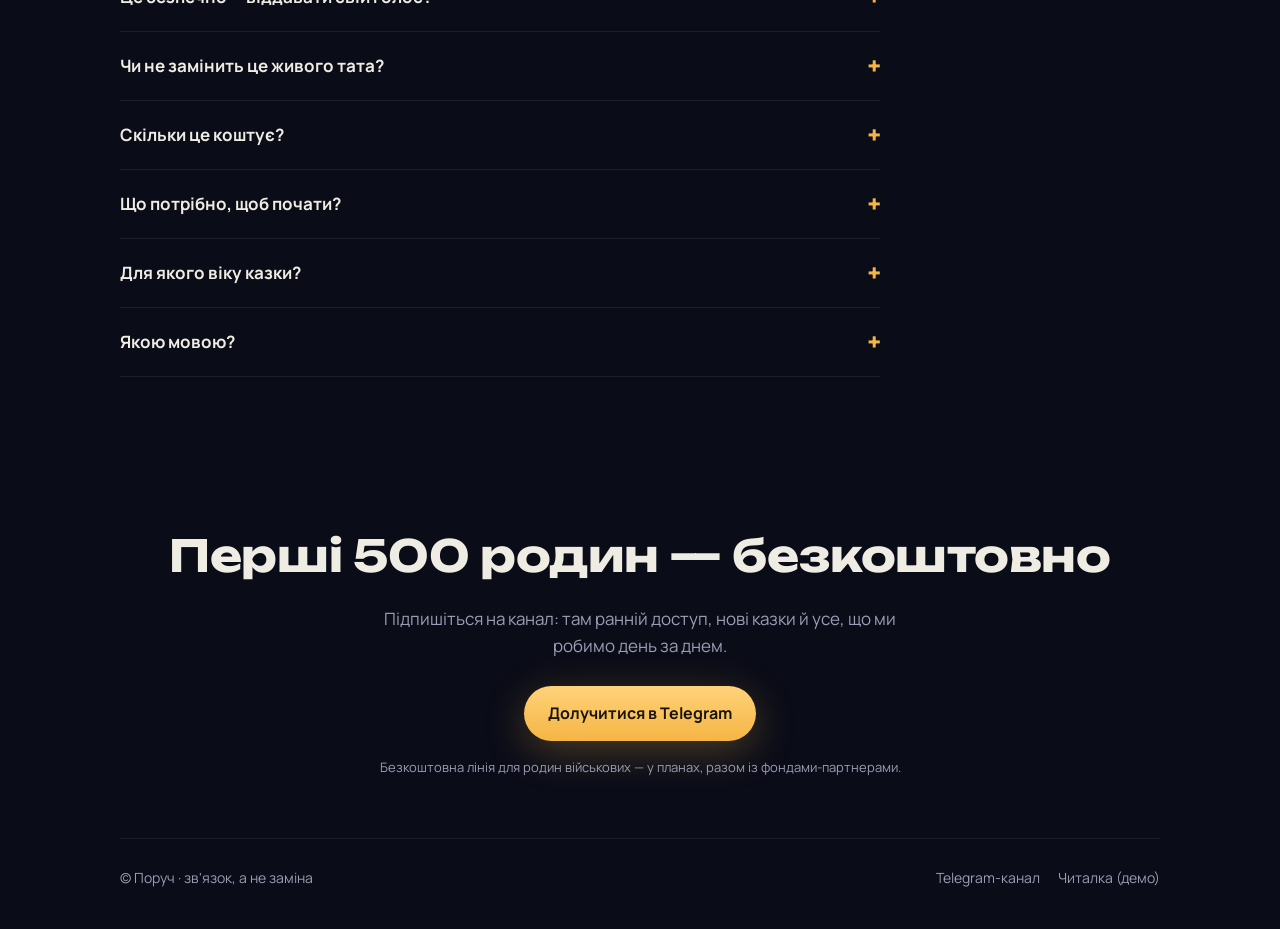
==== commit c3cc301c: "Landing: OG preview image, FAQ section, English version at /en Co-Authored-By: Claude Fable 5.1 <nor" ====
--- a/index.html
+++ b/index.html
@@ -8,6 +8,13 @@
   <meta property="og:title" content="Поруч — казка голосом тата, який далеко" />
   <meta property="og:description" content="Щовечора нова казка для вашої дитини голосом рідної людини. Перші 500 родин — безкоштовно." />
   <meta property="og:type" content="website" />
+  <meta property="og:url" content="https://maks123-crypto.github.io/poruch-webapp/" />
+  <meta property="og:image" content="https://maks123-crypto.github.io/poruch-webapp/og.png" />
+  <meta property="og:image:width" content="1280" />
+  <meta property="og:image:height" content="720" />
+  <meta property="og:locale" content="uk_UA" />
+  <meta name="twitter:card" content="summary_large_image" />
+  <link rel="alternate" hreflang="en" href="https://maks123-crypto.github.io/poruch-webapp/en/" />
   <link rel="icon" href="favicon.svg" type="image/svg+xml" />
   <link rel="preconnect" href="https://fonts.googleapis.com" />
   <link rel="preconnect" href="https://fonts.gstatic.com" crossorigin />
@@ -72,6 +79,18 @@
     .logo svg { width: 30px; height: 30px; }
     .nav-cta { font-weight: 700; font-size: 15px; text-decoration: none; color: var(--amber); border: 1px solid var(--line); padding: 10px 16px; border-radius: 999px; }
     .nav-cta:hover { background: rgba(245,181,68,0.08); }
+    .lang { text-decoration: none; color: var(--muted); font-weight: 700; font-size: 14px; padding: 10px 12px; border-radius: 999px; }
+    .lang:hover { color: var(--ink); }
+
+    /* faq */
+    .faq { max-width: 760px; }
+    .faq details { border-top: 1px solid rgba(255,255,255,0.08); padding: 18px 0; }
+    .faq details:last-child { border-bottom: 1px solid rgba(255,255,255,0.08); }
+    .faq summary { cursor: pointer; list-style: none; display: flex; justify-content: space-between; gap: 16px; align-items: center; font-weight: 700; font-size: 17px; }
+    .faq summary::-webkit-details-marker { display: none; }
+    .faq summary::after { content: '+'; color: var(--amber); font-family: 'Unbounded'; font-size: 20px; flex: none; transition: transform .2s; }
+    .faq details[open] summary::after { transform: rotate(45deg); }
+    .faq p { margin: 12px 0 0; color: var(--muted); font-size: 16px; }
 
     /* ---------- hero ---------- */
     .hero { padding: 56px 0 40px; display: grid; grid-template-columns: 1.15fr 0.85fr; gap: 40px; align-items: center; }
@@ -178,7 +197,10 @@
         <svg viewBox="0 0 48 48" aria-hidden="true"><defs><linearGradient id="g1" x1="0" y1="0" x2="1" y2="1"><stop offset="0" stop-color="#ffd27a"/><stop offset="1" stop-color="#f5b544"/></linearGradient></defs><path d="M30 6a18 18 0 1 0 12 31.5A14 14 0 1 1 30 6z" fill="url(#g1)"/><path d="M12 13l1.4 3.2L16.6 17.6l-3.2 1.4L12 22.2l-1.4-3.2L7.4 17.6l3.2-1.4z" fill="#efece4"/></svg>
         Поруч
       </a>
-      <a class="nav-cta" href="https://t.me/+__FWYzw4QDE1MWI0" target="_blank" rel="noopener">Ранній доступ</a>
+      <div style="display:flex;gap:10px;align-items:center">
+        <a class="lang" href="en/" aria-label="English version">EN</a>
+        <a class="nav-cta" href="https://t.me/+__FWYzw4QDE1MWI0" target="_blank" rel="noopener">Ранній доступ</a>
+      </div>
     </nav>
 
     <header class="hero">
@@ -268,6 +290,18 @@
           <p>Я Максим. Ми будуємо «Поруч» удвох із другом-програмістом, власним коштом і відкрито: у каналі показуємо все, що виходить і що ні. Голос копіюємо тільки за згодою його власника. Це не заміна тата. Це спосіб бути поруч, коли не можеш бути.</p>
           <div class="who">Максим, співзасновник «Поруч»</div>
         </div>
+      </div>
+    </section>
+
+    <section>
+      <h2 class="section-title">Питання, які ставлять найчастіше</h2>
+      <div class="faq">
+        <details><summary>Це безпечно — віддавати свій голос?</summary><p>Голос копіюється лише за згодою його власника і використовується тільки для казок вашій дитині. Видалити голос можна будь-коли однією кнопкою в боті, і ми його не зберігаємо далі.</p></details>
+        <details><summary>Чи не замінить це живого тата?</summary><p>Ні, і ми цього не хочемо. Найкраща казка — та, яку розповідають, обійнявши. «Поруч» для тих вечорів, коли обійняти неможливо: рейс, служба, кордон.</p></details>
+        <details><summary>Скільки це коштує?</summary><p>Перші 500 родин отримують доступ безкоштовно. Далі буде підписка дешевша за одну дитячу книжку на місяць. Для родин військових плануємо безкоштовну лінію разом із фондами-партнерами.</p></details>
+        <details><summary>Що потрібно, щоб почати?</summary><p>Telegram і дві хвилини, щоб записати голос. Жодних застосунків, реєстрацій чи карток.</p></details>
+        <details><summary>Для якого віку казки?</summary><p>Від 2 до 10 років. Довжина, слова і сюжет підлаштовуються під вік, а казка знає імʼя дитини, що вона любить і чого боїться.</p></details>
+        <details><summary>Якою мовою?</summary><p>Українською. Є й англійська для родин за кордоном. Російської немає і не буде.</p></details>
       </div>
     </section>
 
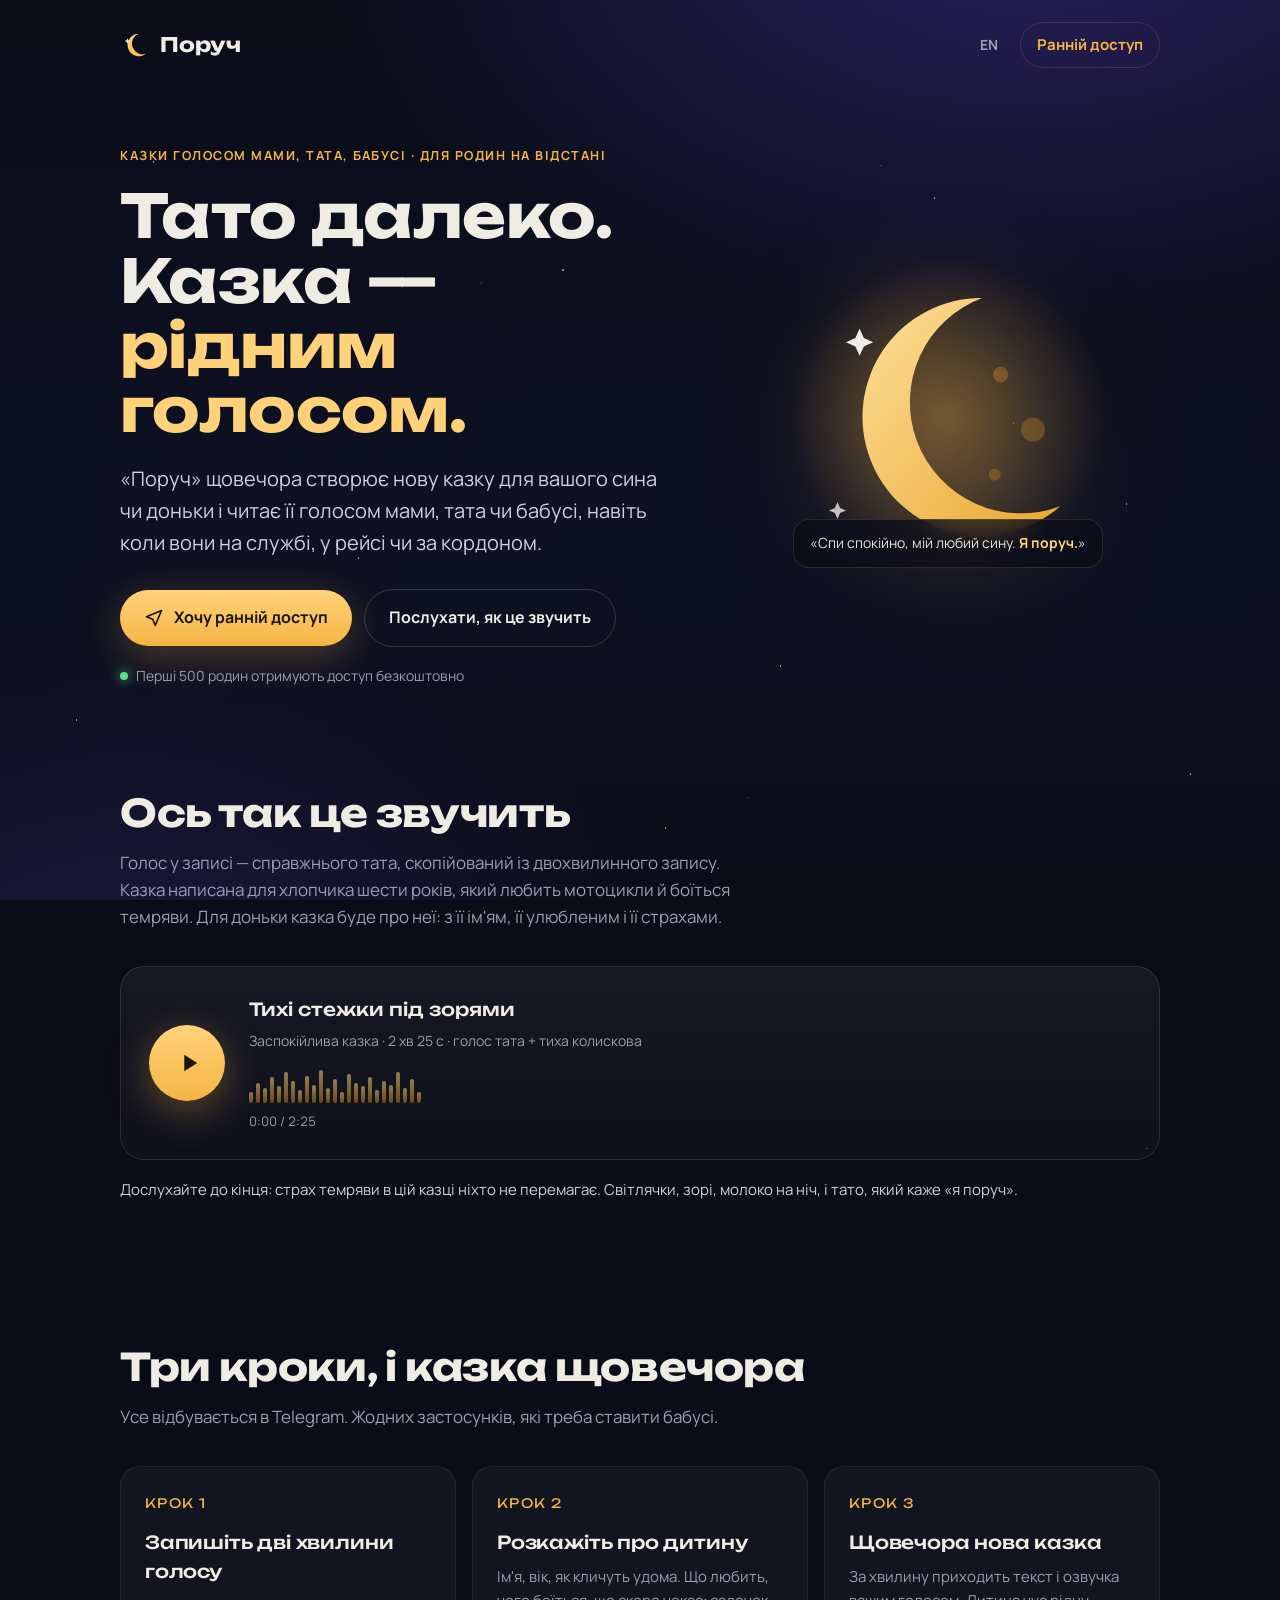
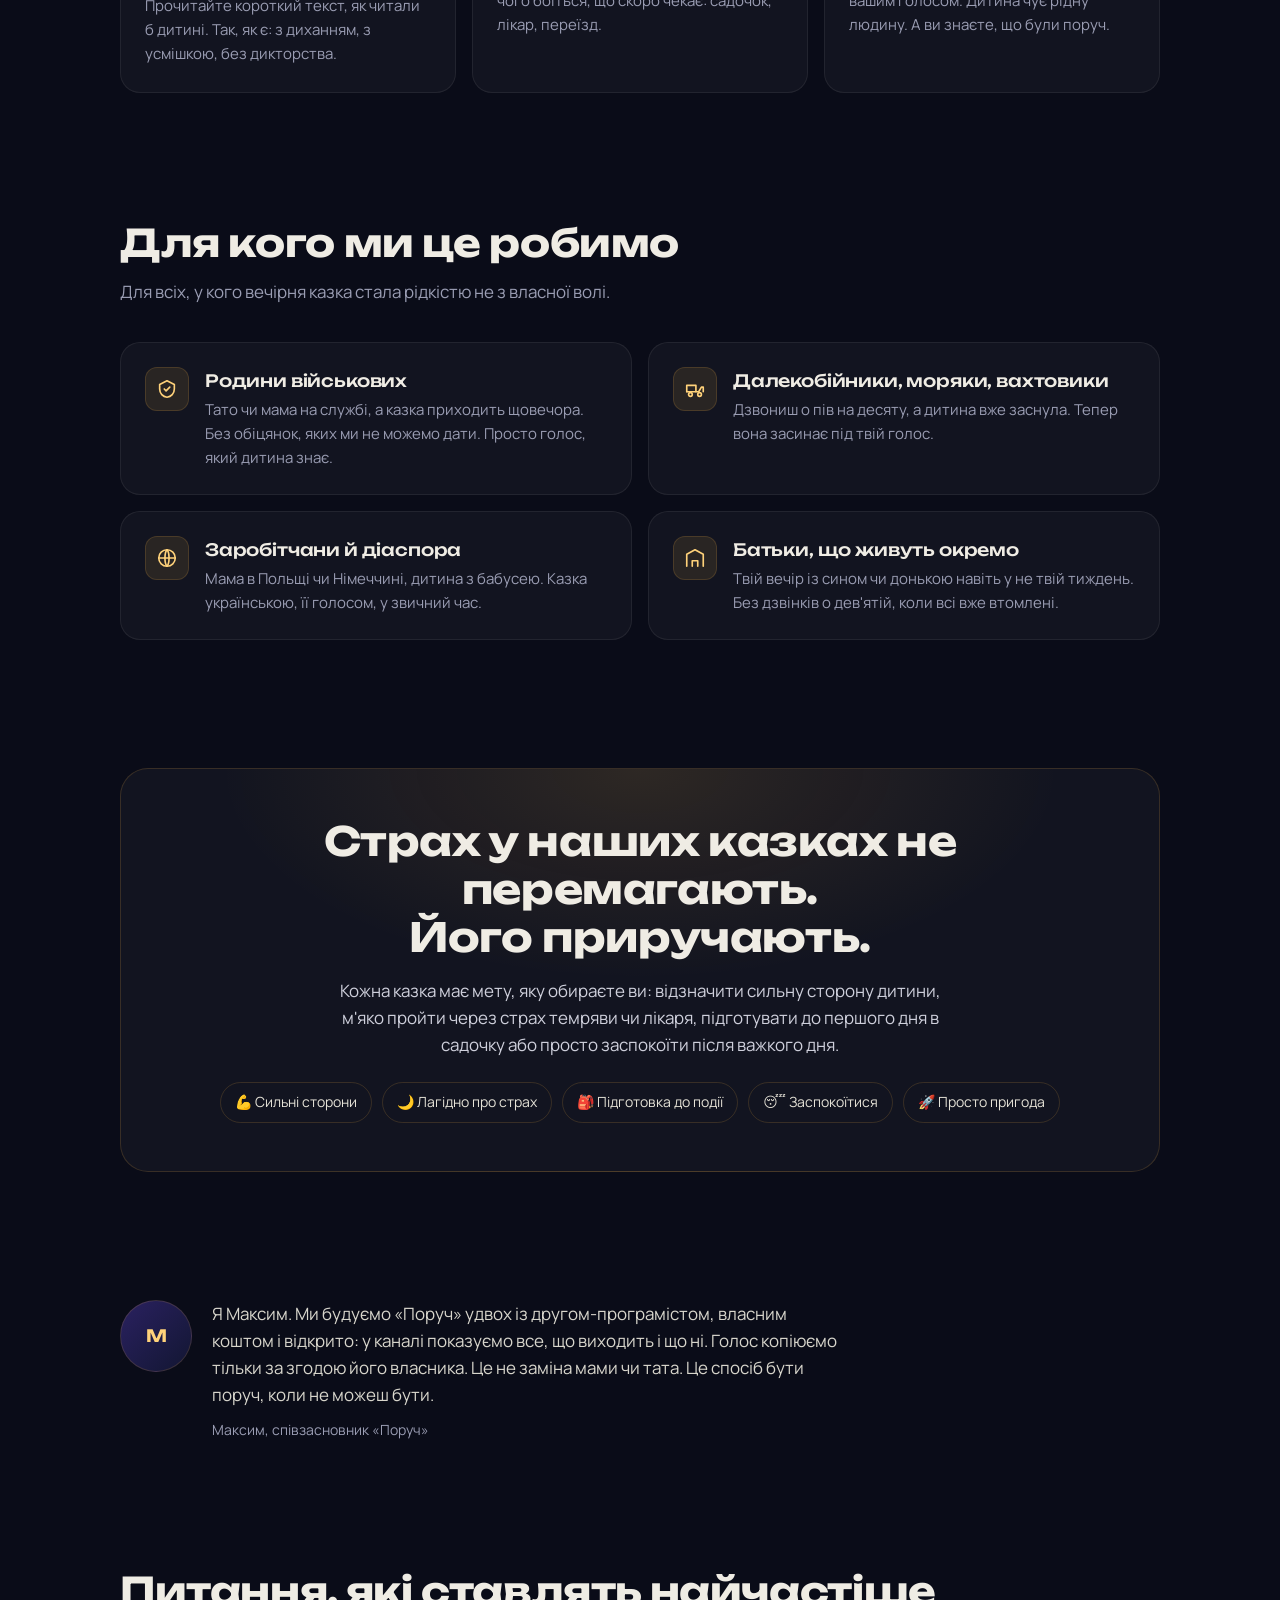
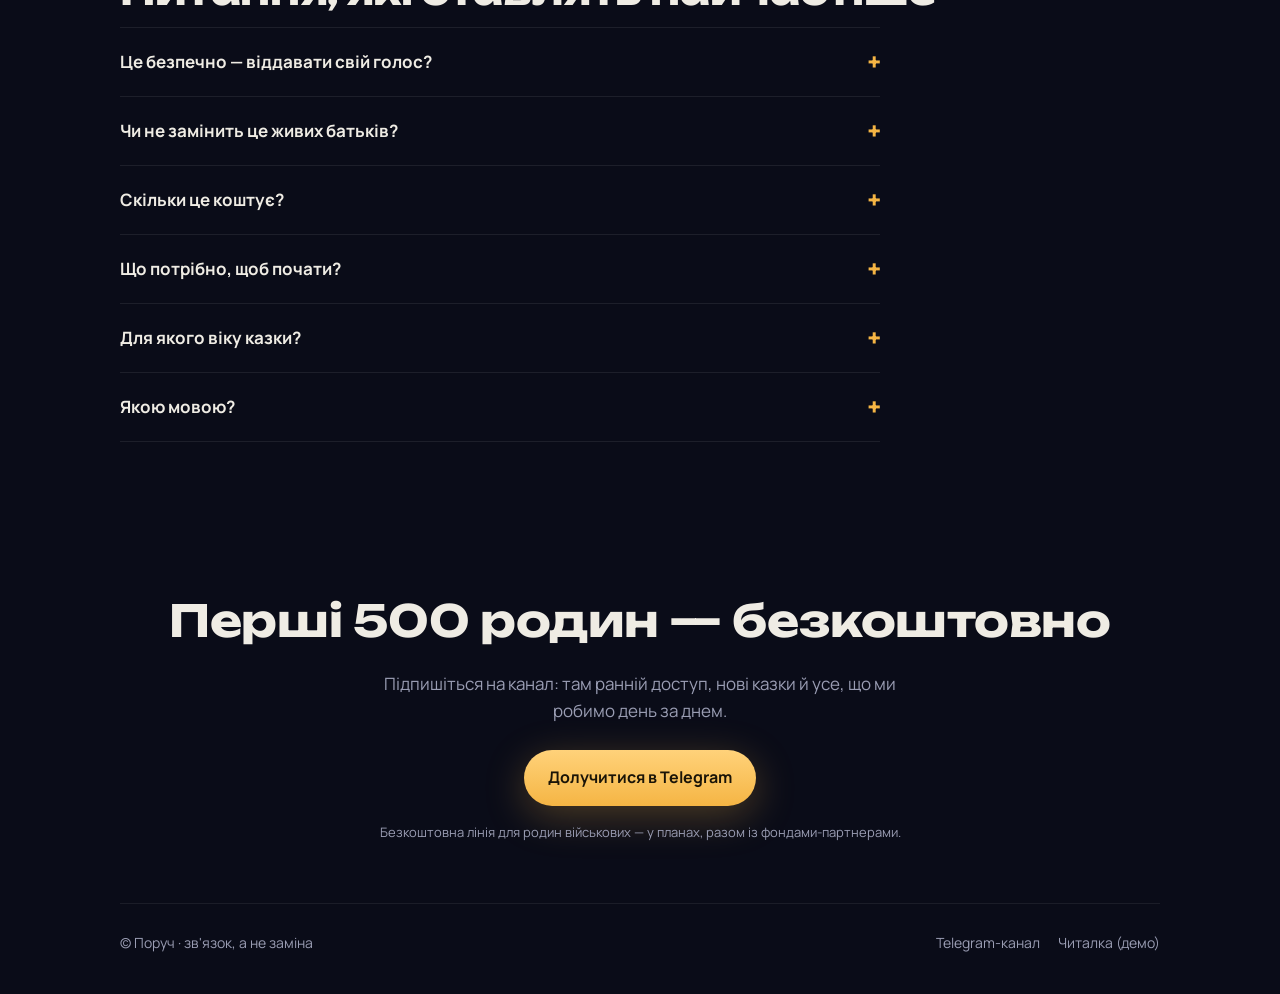
==== commit 11f0d018: "Landing: inclusive copy (mom, grandma, daughter), rotating hero word, UA+EN Co-Authored-By: Claude F" ====
--- a/index.html
+++ b/index.html
@@ -3,9 +3,9 @@
 <head>
   <meta charset="utf-8" />
   <meta name="viewport" content="width=device-width, initial-scale=1" />
-  <title>Поруч — казка голосом тата, який далеко</title>
+  <title>Поруч — казка голосом рідних, які далеко</title>
   <meta name="description" content="«Поруч» щовечора створює нову казку для вашої дитини і читає її голосом тата чи мами — навіть коли вони на службі, у рейсі чи за кордоном." />
-  <meta property="og:title" content="Поруч — казка голосом тата, який далеко" />
+  <meta property="og:title" content="Поруч — казка рідним голосом, навіть здалеку" />
   <meta property="og:description" content="Щовечора нова казка для вашої дитини голосом рідної людини. Перші 500 родин — безкоштовно." />
   <meta property="og:type" content="website" />
   <meta property="og:url" content="https://maks123-crypto.github.io/poruch-webapp/" />
@@ -97,6 +97,8 @@
     .kicker { color: var(--amber); font-weight: 700; letter-spacing: 0.12em; text-transform: uppercase; font-size: 12.5px; margin-bottom: 18px; }
     h1 { font-size: clamp(34px, 5.2vw, 60px); line-height: 1.08; margin: 0 0 20px; }
     h1 em { font-style: normal; color: var(--amber-2); }
+    .rot { display: inline-block; transition: opacity .35s ease, transform .35s ease; }
+    .rot.out { opacity: 0; transform: translateY(8px); }
     .lead { font-size: clamp(17px, 1.6vw, 20px); color: #cfd0dc; max-width: 560px; margin: 0 0 30px; }
     .cta-row { display: flex; flex-wrap: wrap; gap: 12px; align-items: center; }
     .btn { display: inline-flex; align-items: center; gap: 10px; text-decoration: none; font-weight: 700; padding: 15px 24px; border-radius: 999px; font-size: 16px; transition: transform .15s ease, box-shadow .15s ease; }
@@ -205,9 +207,9 @@
 
     <header class="hero">
       <div>
-        <div class="kicker">Казки голосом рідних · для родин на відстані</div>
-        <h1>Тато далеко.<br />Казка — <em>його голосом.</em></h1>
-        <p class="lead">«Поруч» щовечора створює нову казку для вашої дитини і читає її голосом тата чи мами, навіть коли вони на службі, у рейсі чи за кордоном.</p>
+        <div class="kicker">Казки голосом мами, тата, бабусі · для родин на відстані</div>
+        <h1><span class="rot" data-words="Тато|Мама|Бабуся|Дідусь">Тато</span> далеко.<br />Казка — <em>рідним голосом.</em></h1>
+        <p class="lead">«Поруч» щовечора створює нову казку для вашого сина чи доньки і читає її голосом мами, тата чи бабусі, навіть коли вони на службі, у рейсі чи за кордоном.</p>
         <div class="cta-row">
           <a class="btn btn-primary" href="https://t.me/+__FWYzw4QDE1MWI0" target="_blank" rel="noopener">
             <svg width="20" height="20" viewBox="0 0 24 24" fill="none" stroke="currentColor" stroke-width="2" stroke-linecap="round" stroke-linejoin="round"><path d="M21 3L3 10.5l7.5 3L13.5 21z"/></svg>
@@ -237,7 +239,7 @@
 
     <section id="demo">
       <h2 class="section-title">Ось так це звучить</h2>
-      <p class="section-sub">Голос у записі — справжнього тата, скопійований із двохвилинного запису. Казка написана для хлопчика шести років, який любить мотоцикли й боїться темряви.</p>
+      <p class="section-sub">Голос у записі — справжнього тата, скопійований із двохвилинного запису. Казка написана для хлопчика шести років, який любить мотоцикли й боїться темряви. Для доньки казка буде про неї: з її ім'ям, її улюбленим і її страхами.</p>
       <div class="demo-card" id="demo-card">
         <button class="play" id="play" aria-label="Відтворити демо">
           <svg id="icon-play" viewBox="0 0 24 24"><path d="M8 5v14l11-7z"/></svg>
@@ -260,7 +262,7 @@
       <div class="steps">
         <div class="step"><div class="n">КРОК 1</div><h3>Запишіть дві хвилини голосу</h3><p>Прочитайте короткий текст, як читали б дитині. Так, як є: з диханням, з усмішкою, без дикторства.</p></div>
         <div class="step"><div class="n">КРОК 2</div><h3>Розкажіть про дитину</h3><p>Ім'я, вік, як кличуть удома. Що любить, чого боїться, що скоро чекає: садочок, лікар, переїзд.</p></div>
-        <div class="step"><div class="n">КРОК 3</div><h3>Щовечора нова казка</h3><p>За хвилину приходить текст і озвучка вашим голосом. Дитина чує тата. Тато знає, що був поруч.</p></div>
+        <div class="step"><div class="n">КРОК 3</div><h3>Щовечора нова казка</h3><p>За хвилину приходить текст і озвучка вашим голосом. Дитина чує рідну людину. А ви знаєте, що були поруч.</p></div>
       </div>
     </section>
 
@@ -268,10 +270,10 @@
       <h2 class="section-title">Для кого ми це робимо</h2>
       <p class="section-sub">Для всіх, у кого вечірня казка стала рідкістю не з власної волі.</p>
       <div class="aud">
-        <div class="aud-card"><div class="ic"><svg viewBox="0 0 24 24"><path d="M12 3l8 4v5c0 5-3.5 8.5-8 9-4.5-.5-8-4-8-9V7z"/><path d="M9 12l2 2 4-4"/></svg></div><div><h3>Родини військових</h3><p>Тато на службі, а казка приходить щовечора. Без обіцянок, яких ми не можемо дати. Просто голос, який дитина знає.</p></div></div>
-        <div class="aud-card"><div class="ic"><svg viewBox="0 0 24 24"><path d="M3 15h13l3-5h2v5"/><path d="M3 15V8h10v7"/><circle cx="7" cy="18" r="2"/><circle cx="17" cy="18" r="2"/></svg></div><div><h3>Далекобійники, моряки, вахтовики</h3><p>Дзвониш о пів на десяту, а малий уже заснув. Тепер він засинає під твій голос.</p></div></div>
+        <div class="aud-card"><div class="ic"><svg viewBox="0 0 24 24"><path d="M12 3l8 4v5c0 5-3.5 8.5-8 9-4.5-.5-8-4-8-9V7z"/><path d="M9 12l2 2 4-4"/></svg></div><div><h3>Родини військових</h3><p>Тато чи мама на службі, а казка приходить щовечора. Без обіцянок, яких ми не можемо дати. Просто голос, який дитина знає.</p></div></div>
+        <div class="aud-card"><div class="ic"><svg viewBox="0 0 24 24"><path d="M3 15h13l3-5h2v5"/><path d="M3 15V8h10v7"/><circle cx="7" cy="18" r="2"/><circle cx="17" cy="18" r="2"/></svg></div><div><h3>Далекобійники, моряки, вахтовики</h3><p>Дзвониш о пів на десяту, а дитина вже заснула. Тепер вона засинає під твій голос.</p></div></div>
         <div class="aud-card"><div class="ic"><svg viewBox="0 0 24 24"><circle cx="12" cy="12" r="9"/><path d="M3 12h18M12 3c3 3.5 3 14.5 0 18M12 3c-3 3.5-3 14.5 0 18"/></svg></div><div><h3>Заробітчани й діаспора</h3><p>Мама в Польщі чи Німеччині, дитина з бабусею. Казка українською, її голосом, у звичний час.</p></div></div>
-        <div class="aud-card"><div class="ic"><svg viewBox="0 0 24 24"><path d="M3 21V8l9-5 9 5v13"/><path d="M9 21v-6h6v6"/></svg></div><div><h3>Батьки, що живуть окремо</h3><p>Твій вечір із дитиною навіть у не твій тиждень. Без дзвінків о дев'ятій, коли всі вже втомлені.</p></div></div>
+        <div class="aud-card"><div class="ic"><svg viewBox="0 0 24 24"><path d="M3 21V8l9-5 9 5v13"/><path d="M9 21v-6h6v6"/></svg></div><div><h3>Батьки, що живуть окремо</h3><p>Твій вечір із сином чи донькою навіть у не твій тиждень. Без дзвінків о дев'ятій, коли всі вже втомлені.</p></div></div>
       </div>
     </section>
 
@@ -287,7 +289,7 @@
       <div class="founder">
         <div class="avatar">М</div>
         <div>
-          <p>Я Максим. Ми будуємо «Поруч» удвох із другом-програмістом, власним коштом і відкрито: у каналі показуємо все, що виходить і що ні. Голос копіюємо тільки за згодою його власника. Це не заміна тата. Це спосіб бути поруч, коли не можеш бути.</p>
+          <p>Я Максим. Ми будуємо «Поруч» удвох із другом-програмістом, власним коштом і відкрито: у каналі показуємо все, що виходить і що ні. Голос копіюємо тільки за згодою його власника. Це не заміна мами чи тата. Це спосіб бути поруч, коли не можеш бути.</p>
           <div class="who">Максим, співзасновник «Поруч»</div>
         </div>
       </div>
@@ -297,7 +299,7 @@
       <h2 class="section-title">Питання, які ставлять найчастіше</h2>
       <div class="faq">
         <details><summary>Це безпечно — віддавати свій голос?</summary><p>Голос копіюється лише за згодою його власника і використовується тільки для казок вашій дитині. Видалити голос можна будь-коли однією кнопкою в боті, і ми його не зберігаємо далі.</p></details>
-        <details><summary>Чи не замінить це живого тата?</summary><p>Ні, і ми цього не хочемо. Найкраща казка — та, яку розповідають, обійнявши. «Поруч» для тих вечорів, коли обійняти неможливо: рейс, служба, кордон.</p></details>
+        <details><summary>Чи не замінить це живих батьків?</summary><p>Ні, і ми цього не хочемо. Найкраща казка — та, яку розповідають, обійнявши. «Поруч» для тих вечорів, коли обійняти неможливо: рейс, служба, кордон.</p></details>
         <details><summary>Скільки це коштує?</summary><p>Перші 500 родин отримують доступ безкоштовно. Далі буде підписка дешевша за одну дитячу книжку на місяць. Для родин військових плануємо безкоштовну лінію разом із фондами-партнерами.</p></details>
         <details><summary>Що потрібно, щоб почати?</summary><p>Telegram і дві хвилини, щоб записати голос. Жодних застосунків, реєстрацій чи карток.</p></details>
         <details><summary>Для якого віку казки?</summary><p>Від 2 до 10 років. Довжина, слова і сюжет підлаштовуються під вік, а казка знає імʼя дитини, що вона любить і чого боїться.</p></details>
@@ -319,6 +321,16 @@
   </div>
 
   <script>
+    (function () {
+      const el = document.querySelector('.rot');
+      if (!el) return;
+      const words = el.dataset.words.split('|');
+      let i = 0;
+      setInterval(() => {
+        el.classList.add('out');
+        setTimeout(() => { i = (i + 1) % words.length; el.textContent = words[i]; el.classList.remove('out'); }, 350);
+      }, 2600);
+    })();
     const wave = document.getElementById('wave');
     const heights = [30,55,40,70,45,85,60,35,75,50,90,40,65,30,80,55,45,70,35,60,50,85,40,65,30];
     heights.forEach((h, i) => { const b = document.createElement('i'); b.style.setProperty('--h', h + '%'); b.style.setProperty('--i', i); wave.appendChild(b); });
